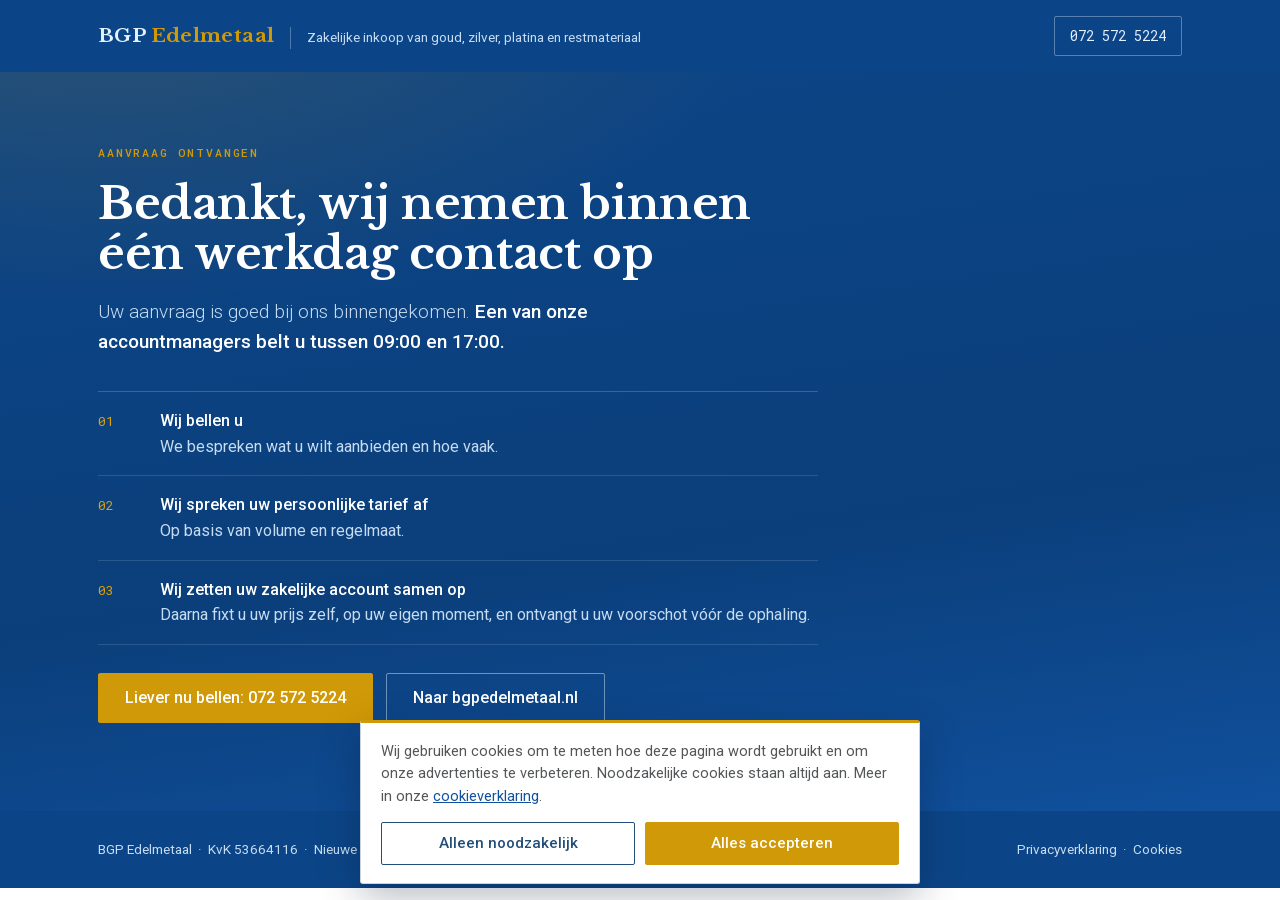
==== bedankt.html @ 6b5cee7a "live" ====
<!doctype html>
<html lang="nl">
<head>
<meta charset="utf-8">
<meta name="viewport" content="width=device-width,initial-scale=1">
<title>Bedankt voor uw aanvraag | BGP Edelmetaal</title>
<meta name="robots" content="noindex, nofollow">
<meta name="theme-color" content="#0C4587">
<link rel="icon" href="/favicon.svg" type="image/svg+xml">
<link rel="apple-touch-icon" href="/apple-touch-icon.png">
<link rel="preload" href="/fonts/Roboto.woff2" as="font" type="font/woff2" crossorigin>
<script src="/tracking.js"></script>
<link rel="stylesheet" href="/styles.css">
</head>
<body data-thanks>

<header class="lp-head">
  <div class="wrap">
    <div class="brand">
      <span class="logo">BGP <span>Edelmetaal</span></span>
      <span class="tagline">Zakelijke inkoop van goud, zilver, platina en restmateriaal</span>
    </div>
    <a class="headtel" href="tel:+31725725224">072 572 5224</a>
  </div>
</header>

<main>
<section class="hero thanks">
  <div class="wrap">
    <p class="eyebrow">Aanvraag ontvangen</p>
    <h1>Bedankt, wij nemen binnen één werkdag contact op</h1>
    <p class="lede">Uw aanvraag is goed bij ons binnengekomen. <strong>Een van onze accountmanagers belt u tussen 09:00 en 17:00.</strong></p>

    <ol class="next">
      <li><span><b>Wij bellen u</b>We bespreken wat u wilt aanbieden en hoe vaak.</span></li>
      <li><span><b>Wij spreken uw persoonlijke tarief af</b>Op basis van volume en regelmaat.</span></li>
      <li><span><b>Wij zetten uw zakelijke account samen op</b>Daarna fixt u uw prijs zelf, op uw eigen moment, en ontvangt u uw voorschot v&oacute;&oacute;r de ophaling.</span></li>
    </ol>

    <div class="ctarow" style="padding-bottom:8px">
      <a class="btn btn-gold" href="tel:+31725725224" data-cta="bedankt_bellen">Liever nu bellen: 072 572 5224</a>
      <a class="btn btn-ghost" href="https://www.bgpedelmetaal.nl/">Naar bgpedelmetaal.nl</a>
    </div>
  </div>
</section>
</main>

<footer>
  <div class="wrap">
    <span>BGP Edelmetaal &nbsp;·&nbsp; KvK 53664116 &nbsp;·&nbsp; Nieuwe Bredase Baan 14A, 4825 BP Breda</span>
    <span><a href="https://www.bgpedelmetaal.nl/privacy-policy" target="_blank" rel="noopener">Privacyverklaring</a> &nbsp;·&nbsp; <a href="https://www.bgpedelmetaal.nl/cookie-policy" target="_blank" rel="noopener">Cookies</a></span>
  </div>
</footer>

<div class="cc" id="cc" role="dialog" aria-live="polite" aria-label="Cookiekeuze" hidden>
  <p>Wij gebruiken cookies om te meten hoe deze pagina wordt gebruikt en om onze advertenties te verbeteren. Noodzakelijke cookies staan altijd aan. Meer in onze <a href="https://www.bgpedelmetaal.nl/cookie-policy" target="_blank" rel="noopener">cookieverklaring</a>.</p>
  <div class="cc-row">
    <button type="button" class="btn btn-line" data-cc="denied">Alleen noodzakelijk</button>
    <button type="button" class="btn btn-gold" data-cc="granted">Alles accepteren</button>
  </div>
</div>

<script src="/site.js" defer></script>
</body>
</html>
---- styles.css ----
@font-face{font-family:"Libre Baskerville";font-style:normal;font-weight:400 700;font-display:swap;src:url(/fonts/LibreBaskerville.woff2) format("woff2")}
@font-face{font-family:"Roboto";font-style:normal;font-weight:300 700;font-display:swap;src:url(/fonts/Roboto.woff2) format("woff2")}
@font-face{font-family:"Roboto Mono";font-style:normal;font-weight:400 500;font-display:swap;src:url(/fonts/RobotoMono.woff2) format("woff2")}
:root{
  /* kleuren uitgelezen van bgpedelmetaal.nl */
  --ink:#0C4587;        /* footerblauw, donkerste vlak op de site */
  --ink-2:#10509D;      /* primair BGP blauw, topbar en knoppen */
  --blue:#10509D;
  --blue-deep:#0C4587;
  --blue-ink:#234E79;   /* secundair blauw, koppen en navigatie */
  --gold:#D09907;
  --gold-hot:#DEA306;   /* linkhover op de site */
  --silver:#A7C0DD; /* alleen voor kleine monolabels */
  --paper:#FFFFFF;      /* body-achtergrond op de site */
  --paper-2:#E2E7EB;    /* licht vlak, secundaire knop */
  --surface:#FFFFFF;
  --line:#CBD4DC; --line-soft:#E2E7EB;
  --text:#234E79; --text-mut:#535658; --text-dim:#595959;
  --on-dark:#E4F1FF; --on-dark-mut:#C6DCF2;
  --warn:#8A5A00; --warn-bg:#FFF6E0; --warn-line:#E8CE93;
  --maxw:1140px; --col:66ch;
}

*{box-sizing:border-box}
body{margin:0;background:var(--paper);color:var(--text);
  font-family:Roboto,-apple-system,BlinkMacSystemFont,"Segoe UI",Helvetica,Arial,sans-serif;
  font-size:17px;line-height:1.6;-webkit-font-smoothing:antialiased}
h1,h2,h3{font-family:"Libre Baskerville",Georgia,"Times New Roman",serif;font-weight:700;text-wrap:balance;margin:0;letter-spacing:-0.01em;color:var(--blue-ink)}
p{margin:0}
a{color:inherit}
.wrap{max-width:var(--maxw);margin:0 auto;padding:0 28px}
.narrow{max-width:74ch}
.eyebrow{font-family:"Roboto Mono",ui-monospace,Menlo,monospace;font-size:11.5px;font-weight:500;
  letter-spacing:.16em;text-transform:uppercase;color:var(--gold);margin:0 0 16px}
.eyebrow.on-light{color:var(--blue)}

/* ---------- header ---------- */
.lp-head{background:var(--ink);color:var(--on-dark);position:relative;z-index:4}
.lp-head .wrap{display:flex;align-items:center;justify-content:space-between;gap:20px;
  padding-top:16px;padding-bottom:16px}
.brand{display:flex;align-items:baseline;gap:16px;flex-wrap:wrap}
.logo{font-family:"Libre Baskerville",Georgia,serif;font-size:19px;font-weight:700;letter-spacing:.02em}
.logo span{color:var(--gold)}
.tagline{font-size:13.5px;color:var(--on-dark-mut);border-left:1px solid rgba(228,241,255,.3);padding-left:16px}
.headtel{font-family:"Roboto Mono",monospace;font-size:14px;color:var(--on-dark);text-decoration:none;
  border:1px solid rgba(228,241,255,.35);padding:8px 15px;border-radius:2px;white-space:nowrap}
.headtel:hover{border-color:var(--gold-hot);color:var(--gold-hot)}

/* ---------- hero ---------- */
.hero{position:relative;overflow:hidden;color:var(--on-dark);padding:60px 0 0;
  background:radial-gradient(1100px 520px at 8% -12%, rgba(208,153,7,.16), transparent 62%),
    linear-gradient(172deg,var(--ink) 0%,#0B3F7B 62%,var(--blue) 100%)}
.hero-bg{position:absolute;inset:0;z-index:0}
.hero-bg img{width:100%;height:100%;object-fit:cover;object-position:60% 45%}
.hero-bg::after{content:"";position:absolute;inset:0;
  background:linear-gradient(96deg, rgba(12,69,135,.96) 0%, rgba(12,69,135,.90) 30%, rgba(16,80,157,.62) 60%, rgba(16,80,157,.42) 100%),
    linear-gradient(to top, rgba(12,69,135,.96) 0%, rgba(12,69,135,.35) 26%, transparent 46%)}
.hero .wrap{position:relative;z-index:1}
.hero-grid{display:grid;grid-template-columns:1.05fr .95fr;gap:56px;align-items:start}
.hero h1{font-size:clamp(2.2rem,4.3vw,3.3rem);line-height:1.09;color:#fff;margin-bottom:20px}
.hero h1 em{font-style:normal;color:var(--gold-hot)}
.lede{font-size:19px;line-height:1.58;color:var(--on-dark-mut);max-width:52ch;font-weight:300}
.lede strong{color:#fff;font-weight:500}
.ctarow{display:flex;flex-wrap:wrap;gap:13px;margin-top:28px;align-items:center}
.btn{display:inline-block;font:500 16px/1 Roboto,sans-serif;padding:16px 26px;border-radius:2px;
  text-decoration:none;border:1px solid transparent;cursor:pointer;transition:background .15s,color .15s,border-color .15s}
.btn-gold{background:var(--gold);color:#FFFFFF;border-color:var(--gold)}
.btn-gold:hover{background:var(--gold-hot);border-color:var(--gold-hot)}
.btn-ghost{background:transparent;color:#fff;border-color:rgba(228,241,255,.45)}
.btn-ghost:hover{border-color:#fff}
:where(.btn):focus-visible{outline:2px solid var(--gold-hot);outline-offset:3px}
.reassure{margin-top:15px;font-size:14.5px;color:var(--on-dark-mut)}

.order{background:rgba(7,41,81,.92);border:1px solid rgba(228,241,255,.28);border-radius:3px;
  overflow:hidden;backdrop-filter:blur(6px);box-shadow:0 18px 50px rgba(4,20,40,.45)}
.order-top{display:flex;justify-content:space-between;align-items:center;gap:12px;padding:12px 18px;
  border-bottom:1px solid rgba(228,241,255,.2);font-family:"Roboto Mono",monospace;font-size:11.5px;
  letter-spacing:.1em;text-transform:uppercase;color:var(--silver)}
.order-top .lbl{color:var(--gold-hot)}
.orow{display:grid;grid-template-columns:60px 1fr auto;gap:14px;align-items:baseline;
  padding:10px 18px;border-bottom:1px solid rgba(228,241,255,.11)}
.orow .t{font-family:"Roboto Mono",monospace;font-size:13px;color:var(--silver);font-variant-numeric:tabular-nums}
.orow .e{font-size:15px;color:#fff}
.orow .e small{display:block;font-size:13px;color:var(--on-dark-mut);font-weight:300}
.orow .v{font-family:"Roboto Mono",monospace;font-size:13px;color:var(--on-dark-mut);
  font-variant-numeric:tabular-nums;text-align:right}
.orow.pay{background:linear-gradient(90deg,rgba(222,163,6,.18),transparent 70%)}
.orow.pay .v{color:var(--gold-hot)}
.order-foot{padding:10px 18px;border-top:1px solid rgba(228,241,255,.2);font-size:12.5px;
  color:var(--on-dark-mut);font-style:italic}

.trustbar{margin-top:52px;border-top:1px solid rgba(228,241,255,.2);display:grid;grid-template-columns:repeat(4,1fr)}
.trustbar div{padding:20px 22px 22px;border-right:1px solid rgba(228,241,255,.14)}
.trustbar div:last-child{border-right:0}
.trustbar .n{font-family:"Libre Baskerville",Georgia,serif;font-size:25px;color:var(--gold-hot);
  line-height:1.1;font-variant-numeric:tabular-nums}
.trustbar .l{font-size:13.5px;color:var(--on-dark-mut);margin-top:5px;line-height:1.4}

.objstrip{display:grid;grid-template-columns:minmax(0,24ch) 1fr;gap:36px;align-items:start;
  border-top:1px solid rgba(228,241,255,.2);padding:26px 0 34px}
.objstrip .q{font-family:"Libre Baskerville",Georgia,serif;font-size:17.5px;color:#fff;line-height:1.35}
.objstrip .a{font-size:16px;color:var(--on-dark-mut);max-width:62ch}

/* ---------- sections ---------- */
section{padding:70px 0}
.sec-light{background:var(--paper)}
.sec-alt{background:var(--paper-2)}
.sec-dark{background:var(--ink-2);color:var(--on-dark)}
.sec-dark h2,.sec-dark h3{color:#fff}
h2{font-size:clamp(1.6rem,2.8vw,2.15rem);line-height:1.22;margin-bottom:16px}
.body{font-size:17px;color:var(--text-mut);max-width:var(--col)}
.sec-dark .body{color:var(--on-dark-mut)}
.body + .body{margin-top:14px}

/* segmenten */
.segs{display:grid;grid-template-columns:repeat(4,1fr);gap:18px;margin-top:34px}
.seg{background:var(--surface);border:1px solid var(--line);border-top:2px solid var(--line);
  border-radius:0 0 3px 3px;padding:24px 22px;display:flex;flex-direction:column;gap:10px}
.seg.lead{border-top-color:var(--gold)}
.seg .who{font-family:"Roboto Mono",monospace;font-size:11px;letter-spacing:.13em;
  text-transform:uppercase;color:var(--blue)}
.seg.lead .who{color:var(--gold)}
.seg h3{font-family:Roboto,sans-serif;font-size:16.5px;font-weight:500;line-height:1.35;color:var(--text)}
.seg p{font-size:15.5px;color:var(--text-mut);line-height:1.55}

/* stappen */
.steps{display:grid;margin-top:34px;border-top:1px solid var(--line-soft)}
.step{display:grid;grid-template-columns:46px 290px 1fr;gap:28px;align-items:baseline;
  padding:20px 4px;border-bottom:1px solid var(--line-soft)}
.step .num{font-family:"Roboto Mono",monospace;font-size:13px;color:var(--gold);letter-spacing:.06em}
.step h3{font-size:17.5px;margin:0;font-family:Roboto,sans-serif;font-weight:500;color:var(--text)}
.step p{font-size:15.5px;color:var(--text-mut);max-width:56ch}
.step .flag{display:inline-block;margin-left:8px;font-family:"Roboto Mono",monospace;font-size:10.5px;
  letter-spacing:.1em;text-transform:uppercase;color:var(--gold);border:1px solid currentColor;
  padding:2px 7px;border-radius:2px;vertical-align:2px}

/* bewijs */
.proof-grid{display:grid;grid-template-columns:1fr 400px;gap:52px;align-items:start}
.figure{position:relative;border-radius:3px;overflow:hidden;border:1px solid rgba(228,241,255,.24);margin:0}
.figure img{display:block;width:100%;height:auto}
.figure figcaption{padding:10px 14px;background:rgba(7,41,81,.55);
  border-top:1px solid rgba(228,241,255,.18);font-size:12.5px;color:var(--on-dark-mut)}
.assay{background:rgba(255,255,255,.045);border:1px solid rgba(228,241,255,.24);border-radius:3px;
  font-family:"Roboto Mono",monospace;max-width:480px;margin-top:30px}
.assay-top{padding:12px 18px;border-bottom:1px solid rgba(228,241,255,.2);font-size:11.5px;
  letter-spacing:.11em;text-transform:uppercase;color:var(--silver);display:flex;justify-content:space-between;gap:10px}
.arow{display:flex;justify-content:space-between;gap:16px;padding:9px 18px;
  border-bottom:1px solid rgba(228,241,255,.1);font-size:13.5px}
.arow .k{color:var(--on-dark-mut)}
.arow .v{color:#fff;font-variant-numeric:tabular-nums}
.arow.hi .v{color:var(--gold-hot)}
.elems{display:grid;grid-template-columns:repeat(4,1fr);border-bottom:1px solid rgba(228,241,255,.1)}
.elems div{padding:12px 8px;text-align:center;border-right:1px solid rgba(228,241,255,.1)}
.elems div:last-child{border-right:0}
.elems .sym{font-size:12px;color:var(--silver);letter-spacing:.08em}
.elems .pct{font-size:17px;color:#fff;margin-top:3px;font-variant-numeric:tabular-nums}
.assay-foot{padding:10px 18px;font-size:12px;color:var(--on-dark-mut);font-style:italic;font-family:Roboto,sans-serif}
.checks{list-style:none;padding:0;margin:26px 0 0;display:grid;gap:13px;max-width:60ch}
.checks li{padding-left:24px;position:relative;font-size:16px;color:var(--on-dark-mut)}
.checks li::before{content:"";position:absolute;left:0;top:.6em;width:8px;height:8px;background:var(--gold);border-radius:1px}
.checks li b{color:#fff;font-weight:500}
.sec-light .checks li{color:var(--text-mut)}
.sec-light .checks li b{color:var(--text)}

/* social */
.social .wrap{display:grid;grid-template-columns:minmax(0,26ch) 1fr;gap:44px;align-items:start}
.social h2{font-size:clamp(1.35rem,2.2vw,1.7rem);margin-bottom:10px}
.social .sub{font-size:15px;color:var(--text-dim)}
.quotes{display:grid;grid-template-columns:repeat(3,1fr);gap:16px}
.quote{background:var(--surface);border:1px solid var(--line);border-radius:3px;padding:20px;
  display:flex;flex-direction:column;gap:11px}
.quote .ph{font-family:"Roboto Mono",monospace;font-size:10px;letter-spacing:.11em;text-transform:uppercase;
  color:var(--warn);background:var(--warn-bg);border:1px solid var(--warn-line);
  padding:3px 7px;border-radius:2px;align-self:flex-start}
.quote .t{font-size:15.5px;font-weight:500;color:var(--text);line-height:1.4}
.quote p{font-size:15px;color:var(--text-mut);font-style:italic;flex:1}
.quote .by{font-size:13px;color:var(--text-dim);border-top:1px solid var(--line-soft);padding-top:11px}

/* faq */
.faq{margin-top:26px;border-top:1px solid var(--line);max-width:86ch}
details{border-bottom:1px solid var(--line)}
summary{cursor:pointer;list-style:none;padding:17px 40px 17px 0;position:relative;
  font-size:17px;font-weight:500;color:var(--text)}
summary::-webkit-details-marker{display:none}
summary::after{content:"+";position:absolute;right:6px;top:15px;font-size:22px;color:var(--gold);font-weight:400;line-height:1}
details[open] summary::after{content:"\2013"}
summary:focus-visible{outline:2px solid var(--blue);outline-offset:2px}
details p{padding:0 40px 20px 0;font-size:16px;color:var(--text-mut);max-width:70ch}

/* formulier */
.formwrap{display:grid;grid-template-columns:1fr 460px;gap:58px;align-items:start}
.form{background:var(--surface);border:1px solid var(--line);border-radius:3px;padding:30px 30px 26px}
.form h3{font-family:"Libre Baskerville",Georgia,serif;font-size:19px;margin-bottom:5px}
.form .sub{font-size:14.5px;color:var(--text-dim);margin-bottom:20px}
.fld{margin-bottom:15px}
label{display:block;font-size:13.5px;font-weight:500;color:var(--text);margin-bottom:6px}
label .req{color:var(--gold);margin-left:2px}
input[type=text],input[type=tel],input[type=email],select{width:100%;font:400 16px/1.4 Roboto,sans-serif;
  color:var(--text);background:var(--paper);border:1px solid var(--line);border-radius:2px;padding:11px 13px}
input:focus,select:focus{outline:2px solid var(--blue);outline-offset:0;border-color:var(--blue)}
.radios{display:grid;gap:8px;margin-top:2px}
.radio{display:flex;gap:11px;align-items:flex-start;font-size:15px;color:var(--text);font-weight:400;
  border:1px solid var(--line);border-radius:2px;padding:12px 14px;cursor:pointer;background:var(--paper);margin:0}
.radio:hover{border-color:var(--blue)}
.radio:has(input:checked){border-color:var(--gold);background:rgba(208,153,7,.09);color:var(--blue-ink)}
.radio input{accent-color:var(--blue);margin:3px 0 0}
.radio small{display:block;font-size:13.5px;color:var(--text-dim);margin-top:2px}
.radio:has(input:checked) small{color:var(--text-mut)}
.chips{display:flex;flex-wrap:wrap;gap:8px;margin-top:2px}
.chip{display:inline-flex;align-items:center;gap:7px;font-size:14.5px;color:var(--text-mut);
  border:1px solid var(--line);border-radius:2px;padding:8px 12px;cursor:pointer;background:var(--paper);margin:0}
.chip:hover{border-color:var(--blue)}
.chip input{accent-color:var(--blue);margin:0}
.consent{display:flex;gap:10px;align-items:flex-start;font-size:13.5px;color:var(--text-mut);
  margin:18px 0 18px;font-weight:400}
.consent input{accent-color:var(--blue);margin-top:4px}
.form .btn{width:100%;text-align:center}
.afterform{font-size:13.5px;color:var(--text-dim);margin-top:13px;line-height:1.55}
.orcall{margin-top:18px;padding-top:16px;border-top:1px solid var(--line-soft);font-size:14.5px;color:var(--text-mut)}
.orcall a{font-family:"Roboto Mono",monospace;color:var(--blue);text-decoration:none;font-size:15px}
.orcall a:hover{text-decoration:underline}

footer{background:var(--ink);color:var(--on-dark-mut);padding:28px 0;font-size:13.5px}
footer .wrap{display:flex;flex-wrap:wrap;gap:14px 26px;align-items:center;justify-content:space-between}
footer a{color:var(--on-dark-mut);text-decoration:none}
footer a:hover{color:var(--gold-hot)}

/* sticky mobiel */
.sticky{display:none;position:fixed;left:0;right:0;bottom:0;z-index:50;gap:9px;padding:10px 14px;
  background:rgba(12,69,135,.97);border-top:1px solid rgba(228,241,255,.25);backdrop-filter:blur(8px)}
.sticky .btn{flex:1;text-align:center;padding:14px 12px;font-size:15px}
.sticky .btn-ghost{flex:0 0 auto}

@media (max-width:1000px){
  .segs{grid-template-columns:repeat(2,1fr)}
  .proof-grid,.formwrap{grid-template-columns:1fr;gap:38px}
  .social .wrap{grid-template-columns:1fr;gap:24px}
}
@media (max-width:900px){
  .hero-grid{grid-template-columns:1fr;gap:38px}
  .trustbar{grid-template-columns:1fr 1fr}
  .trustbar div{border-bottom:1px solid rgba(228,241,255,.14)}
  .objstrip{grid-template-columns:1fr;gap:12px}
  .quotes{grid-template-columns:1fr}
  .step{grid-template-columns:38px 1fr;gap:14px}
  .step p{grid-column:2}
  .sticky{display:flex}
  body{padding-bottom:74px}
}
@media (max-width:620px){
  body{font-size:16px}
  section{padding:48px 0}
  .hero{padding-top:38px}
  .wrap{padding:0 20px}
  .segs{grid-template-columns:1fr}
  .tagline{border-left:0;padding-left:0;flex-basis:100%}
  .form{padding:24px 20px}
}
@media (prefers-reduced-motion:reduce){*{transition:none!important}}

/* ---------- productie-aanvullingen ---------- */
html{scroll-behavior:smooth}
@media (prefers-reduced-motion:reduce){html{scroll-behavior:auto}}
section[id]{scroll-margin-top:16px}
.hp{position:absolute!important;left:-9999px!important;width:1px;height:1px;overflow:hidden}
.fld-err{display:none;font-size:13.5px;color:#A4361F;margin-top:7px}
.fld.invalid .fld-err{display:block}
.fld.invalid .chips .chip{border-color:#A4361F}
.form .btn[disabled]{opacity:.6;cursor:wait}
.consent a,.orcall a{color:var(--blue)}

/* cookiebanner */
.cc{position:fixed;left:16px;right:16px;bottom:16px;z-index:80;max-width:560px;margin:0 auto;
  background:#fff;color:var(--text);border:1px solid var(--line);border-top:3px solid var(--gold);
  border-radius:3px;box-shadow:0 14px 40px rgba(4,20,40,.28);padding:18px 20px}
.cc[hidden]{display:none!important}
.cc p{font-size:14.5px;line-height:1.55;color:var(--text-mut)}
.cc p a{color:var(--blue)}
.cc .cc-row{display:flex;gap:10px;margin-top:14px;flex-wrap:wrap}
.cc .btn{flex:1 1 180px;text-align:center;padding:13px 16px;font-size:15px}
.cc .btn-line{background:#fff;color:var(--blue-ink);border-color:var(--blue-ink)}
.cc .btn-line:hover{background:var(--paper-2)}
@media (max-width:900px){.cc{bottom:84px}}

/* bedanktpagina */
.thanks{padding:72px 0 80px}
.thanks h1{font-size:clamp(2rem,4vw,2.8rem);line-height:1.12;color:#fff;margin-bottom:18px}
.thanks .lede{margin-bottom:8px}
.next{counter-reset:n;list-style:none;padding:0;margin:34px 0 0;display:grid;gap:0;max-width:720px;
  border-top:1px solid rgba(228,241,255,.2)}
.next li{counter-increment:n;display:grid;grid-template-columns:46px 1fr;gap:16px;padding:16px 0;
  border-bottom:1px solid rgba(228,241,255,.14);color:var(--on-dark-mut);font-size:16px}
.next li::before{content:"0" counter(n);font-family:"Roboto Mono",monospace;font-size:13px;color:var(--gold-hot);padding-top:3px}
.next li b{color:#fff;font-weight:500;display:block}
fieldset.fld{border:0;padding:0;margin:0 0 15px;min-width:0}
.lgd{display:block;font-size:13.5px;font-weight:500;color:var(--text);margin-bottom:6px;padding:0}
.lgd .req{color:var(--gold);margin-left:2px}
.form-err{margin-top:12px;font-size:14px;color:#A4361F;background:#FBEDEA;border:1px solid #EBC3BA;border-radius:2px;padding:10px 12px}
.form-err a{color:#A4361F;font-weight:500}
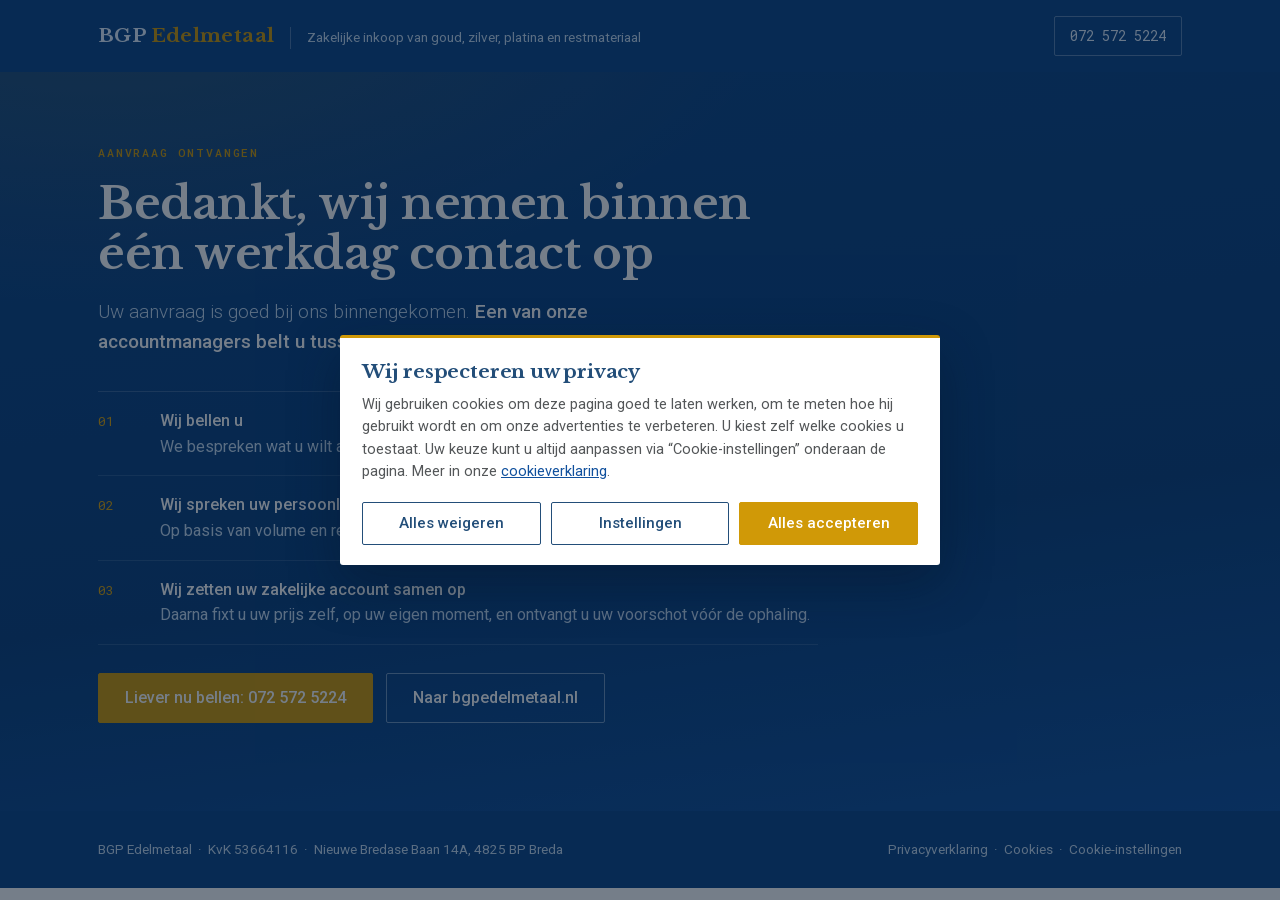
==== commit ad4f5aab: "update" ====
--- a/bedankt.html
+++ b/bedankt.html
@@ -13,6 +13,7 @@
 <link rel="stylesheet" href="/styles.css">
 </head>
 <body data-thanks>
+<noscript><iframe src="https://www.googletagmanager.com/ns.html?id=GTM-58HPHF4V" height="0" width="0" style="display:none;visibility:hidden"></iframe></noscript>
 
 <header class="lp-head">
   <div class="wrap">
@@ -48,15 +49,27 @@
 <footer>
   <div class="wrap">
     <span>BGP Edelmetaal &nbsp;·&nbsp; KvK 53664116 &nbsp;·&nbsp; Nieuwe Bredase Baan 14A, 4825 BP Breda</span>
-    <span><a href="https://www.bgpedelmetaal.nl/privacy-policy" target="_blank" rel="noopener">Privacyverklaring</a> &nbsp;·&nbsp; <a href="https://www.bgpedelmetaal.nl/cookie-policy" target="_blank" rel="noopener">Cookies</a></span>
+    <span><a href="https://www.bgpedelmetaal.nl/privacy-policy" target="_blank" rel="noopener">Privacyverklaring</a> &nbsp;·&nbsp; <a href="https://www.bgpedelmetaal.nl/cookie-policy" target="_blank" rel="noopener">Cookies</a> &nbsp;·&nbsp; <button type="button" class="linkbtn" data-cc-open>Cookie-instellingen</button></span>
   </div>
 </footer>
 
-<div class="cc" id="cc" role="dialog" aria-live="polite" aria-label="Cookiekeuze" hidden>
-  <p>Wij gebruiken cookies om te meten hoe deze pagina wordt gebruikt en om onze advertenties te verbeteren. Noodzakelijke cookies staan altijd aan. Meer in onze <a href="https://www.bgpedelmetaal.nl/cookie-policy" target="_blank" rel="noopener">cookieverklaring</a>.</p>
-  <div class="cc-row">
-    <button type="button" class="btn btn-line" data-cc="denied">Alleen noodzakelijk</button>
-    <button type="button" class="btn btn-gold" data-cc="granted">Alles accepteren</button>
+<div class="cc-overlay" id="cc" hidden>
+  <div class="cc" role="dialog" aria-modal="true" aria-labelledby="cc-title" aria-describedby="cc-desc" tabindex="-1">
+    <h2 class="cc-title" id="cc-title">Wij respecteren uw privacy</h2>
+    <p id="cc-desc">Wij gebruiken cookies om deze pagina goed te laten werken, om te meten hoe hij gebruikt wordt en om onze advertenties te verbeteren. U kiest zelf welke cookies u toestaat. Uw keuze kunt u altijd aanpassen via &ldquo;Cookie-instellingen&rdquo; onderaan de pagina. Meer in onze <a href="https://www.bgpedelmetaal.nl/cookie-policy" target="_blank" rel="noopener">cookieverklaring</a>.</p>
+
+    <div class="cc-prefs" id="cc-prefs" hidden>
+      <label class="cc-item"><input type="checkbox" checked disabled> <span><b>Noodzakelijk</b>Nodig om de pagina en het formulier te laten werken. Altijd aan.</span></label>
+      <label class="cc-item"><input type="checkbox" id="cc-preferences"> <span><b>Voorkeuren</b>Onthouden instellingen zoals taal of regio.</span></label>
+      <label class="cc-item"><input type="checkbox" id="cc-statistics"> <span><b>Statistieken</b>Anoniem meten hoe bezoekers de pagina gebruiken.</span></label>
+      <label class="cc-item"><input type="checkbox" id="cc-marketing"> <span><b>Marketing</b>Meten welke advertenties werken en relevante advertenties tonen.</span></label>
+    </div>
+
+    <div class="cc-row">
+      <button type="button" class="btn btn-line" data-cc="none">Alles weigeren</button>
+      <button type="button" class="btn btn-line" data-cc="prefs" id="cc-prefs-btn">Instellingen</button>
+      <button type="button" class="btn btn-gold" data-cc="all">Alles accepteren</button>
+    </div>
   </div>
 </div>
 
--- a/styles.css
+++ b/styles.css
@@ -269,18 +269,29 @@
 .form .btn[disabled]{opacity:.6;cursor:wait}
 .consent a,.orcall a{color:var(--blue)}
 
-/* cookiebanner */
-.cc{position:fixed;left:16px;right:16px;bottom:16px;z-index:80;max-width:560px;margin:0 auto;
-  background:#fff;color:var(--text);border:1px solid var(--line);border-top:3px solid var(--gold);
-  border-radius:3px;box-shadow:0 14px 40px rgba(4,20,40,.28);padding:18px 20px}
-.cc[hidden]{display:none!important}
+/* cookiebanner: verplichte keuze, geen cookiewall (weigeren even makkelijk als accepteren) */
+.cc-overlay{position:fixed;inset:0;z-index:100;background:rgba(4,20,40,.55);display:flex;
+  align-items:flex-end;justify-content:center;padding:16px}
+.cc-overlay[hidden]{display:none!important}
+@media (min-width:700px){.cc-overlay{align-items:center}}
+.cc{width:100%;max-width:600px;max-height:calc(100vh - 32px);overflow:auto;background:#fff;color:var(--text);
+  border-top:3px solid var(--gold);border-radius:3px;box-shadow:0 18px 50px rgba(4,20,40,.4);padding:22px 22px 20px}
+.cc:focus{outline:none}
+.cc-title{font-family:"Libre Baskerville",Georgia,serif;font-size:19px;color:var(--blue-ink);margin-bottom:10px}
 .cc p{font-size:14.5px;line-height:1.55;color:var(--text-mut)}
 .cc p a{color:var(--blue)}
-.cc .cc-row{display:flex;gap:10px;margin-top:14px;flex-wrap:wrap}
-.cc .btn{flex:1 1 180px;text-align:center;padding:13px 16px;font-size:15px}
-.cc .btn-line{background:#fff;color:var(--blue-ink);border-color:var(--blue-ink)}
-.cc .btn-line:hover{background:var(--paper-2)}
-@media (max-width:900px){.cc{bottom:84px}}
+.cc-prefs{margin-top:16px;border-top:1px solid var(--line-soft)}
+.cc-item{display:flex;gap:12px;align-items:flex-start;padding:12px 0;border-bottom:1px solid var(--line-soft);
+  font-size:14px;font-weight:400;color:var(--text-mut);margin:0;cursor:pointer}
+.cc-item input{accent-color:var(--blue);margin-top:3px;width:18px;height:18px;flex:0 0 auto}
+.cc-item b{display:block;color:var(--text);font-weight:500;font-size:14.5px}
+.cc-row{display:flex;gap:10px;margin-top:18px;flex-wrap:wrap}
+.cc-row .btn{flex:1 1 150px;text-align:center;padding:13px 14px;font-size:15px}
+.btn-line{background:#fff;color:var(--blue-ink);border-color:var(--blue-ink)}
+.btn-line:hover{background:var(--paper-2)}
+body.cc-lock{overflow:hidden}
+.linkbtn{background:none;border:0;padding:0;font:inherit;color:inherit;cursor:pointer;text-decoration:none}
+.linkbtn:hover{color:var(--gold-hot)}
 
 /* bedanktpagina */
 .thanks{padding:72px 0 80px}
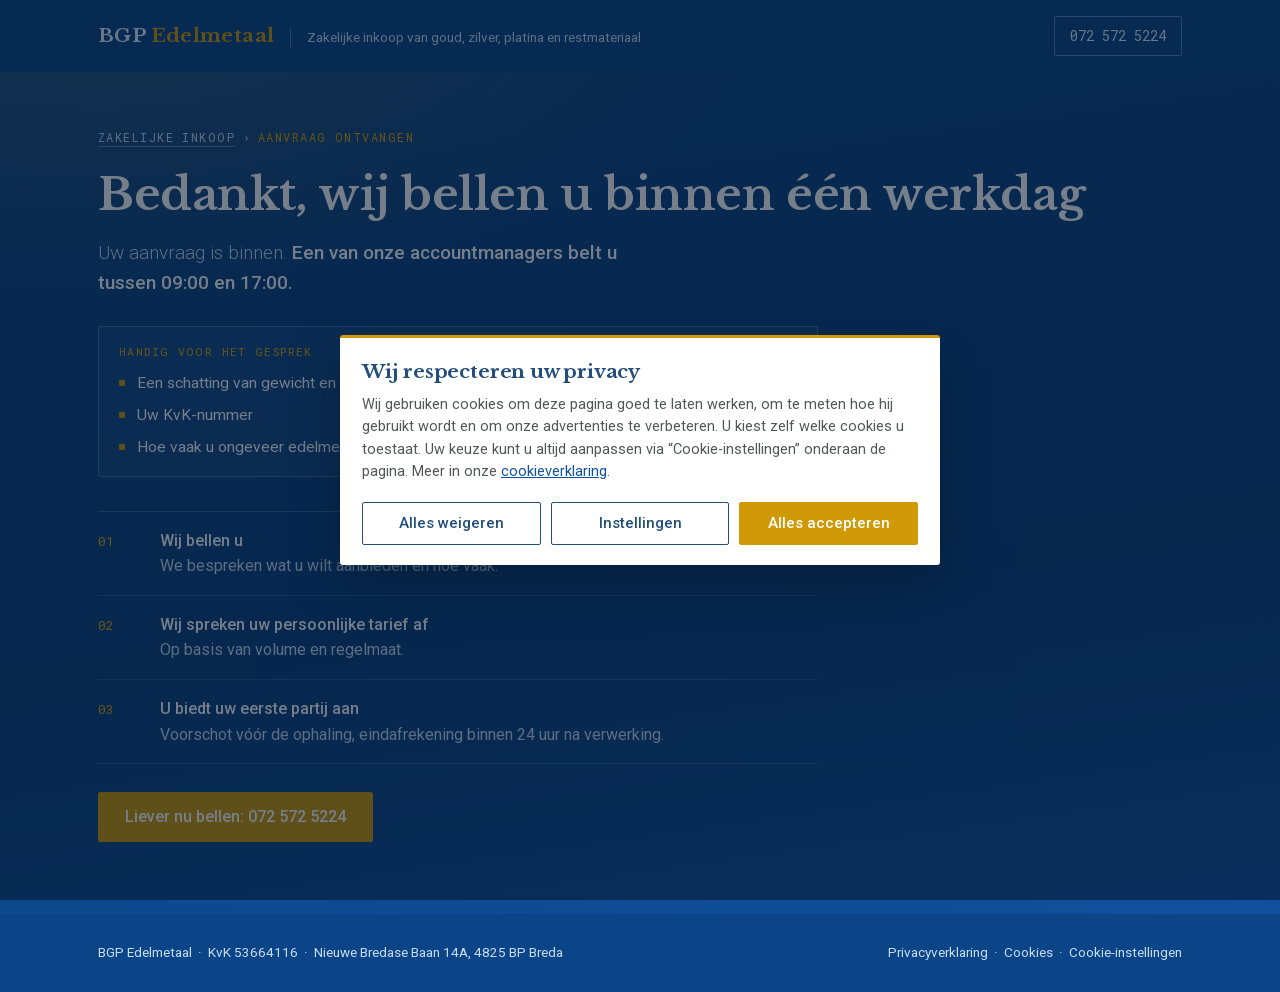
==== commit b8ce964c: "Landingspagina: UX-audit variant A doorgevoerd - Hero variant A, formulier naast de kop (desktop) en" ====
--- a/bedankt.html
+++ b/bedankt.html
@@ -18,7 +18,7 @@
 <header class="lp-head">
   <div class="wrap">
     <div class="brand">
-      <span class="logo">BGP <span>Edelmetaal</span></span>
+      <a class="logo" href="https://www.bgpedelmetaal.nl/" data-cta="logo_hoofdsite" aria-label="BGP Edelmetaal, naar de website">BGP <span>Edelmetaal</span></a>
       <span class="tagline">Zakelijke inkoop van goud, zilver, platina en restmateriaal</span>
     </div>
     <a class="headtel" href="tel:+31725725224">072 572 5224</a>
@@ -28,19 +28,32 @@
 <main>
 <section class="hero thanks">
   <div class="wrap">
-    <p class="eyebrow">Aanvraag ontvangen</p>
-    <h1>Bedankt, wij nemen binnen één werkdag contact op</h1>
-    <p class="lede">Uw aanvraag is goed bij ons binnengekomen. <strong>Een van onze accountmanagers belt u tussen 09:00 en 17:00.</strong></p>
+    <nav class="crumb" aria-label="Kruimelpad">
+      <ol>
+        <li><a href="/" data-cta="bedankt_terug">Zakelijke inkoop</a></li>
+        <li aria-current="page">Aanvraag ontvangen</li>
+      </ol>
+    </nav>
+    <h1>Bedankt, wij bellen u binnen één werkdag</h1>
+    <p class="lede">Uw aanvraag is binnen. <strong>Een van onze accountmanagers belt u tussen 09:00 en 17:00.</strong></p>
+
+    <div class="prep">
+      <p class="prep-title">Handig voor het gesprek</p>
+      <ul>
+        <li>Een schatting van gewicht en karaat van uw eerste partij</li>
+        <li>Uw KvK-nummer</li>
+        <li>Hoe vaak u ongeveer edelmetaal aanbiedt</li>
+      </ul>
+    </div>
 
     <ol class="next">
       <li><span><b>Wij bellen u</b>We bespreken wat u wilt aanbieden en hoe vaak.</span></li>
       <li><span><b>Wij spreken uw persoonlijke tarief af</b>Op basis van volume en regelmaat.</span></li>
-      <li><span><b>Wij zetten uw zakelijke account samen op</b>Daarna fixt u uw prijs zelf, op uw eigen moment, en ontvangt u uw voorschot v&oacute;&oacute;r de ophaling.</span></li>
+      <li><span><b>U biedt uw eerste partij aan</b>Voorschot v&oacute;&oacute;r de ophaling, eindafrekening binnen 24 uur na verwerking.</span></li>
     </ol>
 
     <div class="ctarow" style="padding-bottom:8px">
       <a class="btn btn-gold" href="tel:+31725725224" data-cta="bedankt_bellen">Liever nu bellen: 072 572 5224</a>
-      <a class="btn btn-ghost" href="https://www.bgpedelmetaal.nl/">Naar bgpedelmetaal.nl</a>
     </div>
   </div>
 </section>
--- a/styles.css
+++ b/styles.css
@@ -308,3 +308,230 @@
 .lgd .req{color:var(--gold);margin-left:2px}
 .form-err{margin-top:12px;font-size:14px;color:#A4361F;background:#FBEDEA;border:1px solid #EBC3BA;border-radius:2px;padding:10px 12px}
 .form-err a{color:#A4361F;font-weight:500}
+
+/* ---------- aanpassingen UX-audit (november 2026, variant A) ---------- */
+.hero{padding:56px 0 64px}
+.hero-grid{grid-template-columns:minmax(0,1fr) 450px;gap:56px;align-items:start}
+.hero-copy{padding-top:14px}
+.hero-cta{display:none;margin-top:24px}
+.hero-cta .btn{width:100%;text-align:center}
+.hero-cta-note{margin-top:10px;font-size:14px;color:var(--on-dark-mut);text-align:center}
+.proof{list-style:none;padding:0;margin:28px 0 0;display:grid;grid-template-columns:1fr 1fr;gap:10px 22px;max-width:560px}
+.proof li{position:relative;padding-left:26px;font-size:15.5px;color:#fff;line-height:1.4}
+.proof li::before{content:"";position:absolute;left:2px;top:.32em;width:11px;height:6px;
+  border-left:2px solid var(--gold-hot);border-bottom:2px solid var(--gold-hot);transform:rotate(-45deg)}
+
+.hero-form .form{box-shadow:0 22px 60px rgba(4,20,40,.42);border:0;border-top:3px solid var(--gold)}
+.form-title{font-size:21px;line-height:1.28;margin-bottom:6px}
+.form .opt{font-weight:400;color:var(--text-dim)}
+.form-step{font-family:"Roboto Mono",monospace;font-size:11px;letter-spacing:.12em;text-transform:uppercase;color:var(--gold);margin:-8px 0 12px}
+.form-hint{display:none;font-size:13.5px;color:var(--text-dim);margin:-4px 0 4px}
+.fld-row{display:grid;grid-template-columns:1fr 1fr;gap:0 12px}
+.form .btn[type=submit]{margin-top:8px}
+.form .change{background:none;border:0;padding:6px 0 0;font:500 14px/1.2 Roboto,sans-serif;color:var(--blue);
+  text-decoration:underline;cursor:pointer}
+.form .orcall a{font-size:15px;white-space:nowrap}
+input::placeholder{color:#9AA6B2}
+/* mobiel in twee stappen (alleen met JavaScript) */
+.form.is-staged .form-rest{display:none}
+.form.is-staged .form-hint{display:block}
+.form.is-chosen .radio:not(.is-picked){display:none}
+.radio.is-picked{border-color:var(--gold);background:rgba(208,153,7,.09);color:var(--blue-ink)}
+
+/* orderverloop als tijdlijn (donker vlak, direct onder de hero) */
+.timeline-sec{background:var(--ink);padding-top:60px}
+.tl{list-style:none;margin:34px 0 0;padding:0;display:grid;grid-template-columns:repeat(6,1fr);gap:0;position:relative}
+.tl::before{content:"";position:absolute;left:8%;right:8%;top:27px;height:2px;background:rgba(167,192,221,.35)}
+.tl li{position:relative;display:flex;flex-direction:column;align-items:center;text-align:center;padding:0 8px}
+.tl .ic{width:56px;height:56px;border-radius:50%;background:var(--ink);border:1.5px solid rgba(167,192,221,.6);display:grid;place-items:center;
+  position:relative;z-index:1;color:var(--on-dark)}
+.tl .ic svg{width:26px;height:26px;fill:none;stroke:currentColor;stroke-width:1.7;stroke-linecap:round;stroke-linejoin:round}
+.tl .tm{font-family:"Roboto Mono",monospace;font-size:13px;color:var(--silver);margin-top:14px;font-variant-numeric:tabular-nums}
+.tl b{font-size:16px;font-weight:500;color:#fff;margin-top:4px;line-height:1.3}
+.tl small{font-size:14px;color:var(--on-dark-mut);margin-top:2px}
+.tl .pay .ic{background:var(--gold);border-color:var(--gold);color:#fff}
+.tl .lead-time{font-style:normal;margin-top:10px;font:500 13px/1.3 Roboto,sans-serif;color:var(--ink);background:var(--gold-hot);
+  border-radius:2px;padding:4px 10px}
+.tl-foot{font-size:12.5px;color:var(--silver);font-style:italic;margin-top:22px;text-align:center}
+.timeline-sec .objstrip{margin-top:40px;padding-bottom:0}
+
+/* doelgroepen: drie kaarten met bullets */
+.segs{grid-template-columns:repeat(3,1fr)}
+.seg-list{list-style:none;padding:0;margin:4px 0 0;display:grid;gap:9px}
+.seg-list li{position:relative;padding-left:18px;font-size:15.5px;color:var(--text-mut);line-height:1.5}
+.seg-list li::before{content:"";position:absolute;left:0;top:.6em;width:6px;height:6px;background:var(--gold);border-radius:1px}
+
+.steps + .ctarow,.closing .ctarow{margin-top:30px}
+
+/* sticky balk wijkt als het formulier in beeld is */
+.sticky{transition:transform .2s ease}
+.sticky.is-hidden{transform:translateY(110%)}
+
+@media (max-width:1000px){
+  .hero-grid{grid-template-columns:minmax(0,1fr) 400px;gap:36px}
+  .segs{grid-template-columns:1fr 1fr}
+}
+@media (max-width:900px){
+  .hero{padding-bottom:48px}
+  .hero-grid{grid-template-columns:1fr;gap:30px}
+  .hero-copy{padding-top:0}
+  .hero-cta{display:block;max-width:420px}
+  .hero-cta-note{text-align:left}
+  .proof .desk-only{display:none}
+  .hero-form{max-width:560px}
+  .tl{grid-template-columns:1fr;gap:0;max-width:460px}
+  .tl::before{left:27px;right:auto;top:28px;bottom:40px;width:2px;height:auto}
+  .tl li{display:grid;grid-template-columns:56px 1fr;column-gap:16px;align-items:start;text-align:left;padding:0 0 18px}
+  .tl .ic{grid-row:1 / span 4}
+  .tl .tm{margin-top:4px}
+  .tl b,.tl small,.tl .lead-time{grid-column:2}
+  .tl .lead-time{justify-self:start;margin-top:6px}
+  .tl-foot{text-align:left;margin-top:4px}
+}
+@media (max-width:620px){
+  .proof{grid-template-columns:1fr;gap:8px}
+  .lede{font-size:17px}
+  .fld-row{grid-template-columns:1fr}
+  .segs{grid-template-columns:1fr}
+  .form-title{font-size:19px}
+  .lp-head .tagline{display:none}
+  .lp-head .wrap{padding-top:12px;padding-bottom:12px}
+}
+
+/* bedanktpagina: voorbereiding gesprek */
+.prep{margin-top:28px;max-width:720px;border:1px solid rgba(228,241,255,.24);border-radius:3px;padding:16px 20px;background:rgba(255,255,255,.04)}
+.prep-title{font-family:"Roboto Mono",monospace;font-size:11.5px;letter-spacing:.12em;text-transform:uppercase;color:var(--gold-hot);margin-bottom:10px}
+.prep ul{list-style:none;margin:0;padding:0;display:grid;gap:7px}
+.prep li{position:relative;padding-left:18px;color:#fff;font-size:15.5px}
+.prep li::before{content:"";position:absolute;left:0;top:.6em;width:6px;height:6px;background:var(--gold);border-radius:1px}
+
+/* stapindicator formulier (mobiel) */
+.form-progress{margin:-6px 0 14px}
+.form-progress .form-step{margin:0 0 6px;color:var(--text-mut)}
+.form-steps{display:flex;gap:6px}
+.form-steps i{flex:1;height:4px;border-radius:2px;background:var(--line-soft)}
+.form-steps i.on{background:var(--gold)}
+
+/* mobiel: het formulier staat in een eigen wit vlak onder de hero, niet als kaart in de hero */
+@media (max-width:900px){
+  .hero{padding-bottom:0}
+  .hero-grid{gap:0}
+  .hero-copy{padding-bottom:40px}
+  .hero-form{max-width:none;margin:0 -28px;background:#fff;padding:28px 28px 8px}
+  .hero-form .form{box-shadow:none;border:1px solid var(--line);border-top:1px solid var(--line);max-width:560px}
+}
+@media (max-width:620px){
+  .hero-form{margin:0 -20px;padding:26px 20px 4px}
+}
+/* stap 1 op mobiel: keuzes als tikrijen met pijltje, zonder bolletje */
+.form.is-staged .radio{position:relative;padding-right:40px;align-items:center}
+.form.is-staged .radio input{position:absolute;opacity:0;pointer-events:none}
+.form.is-staged .radio span{font-weight:500;color:var(--blue)}
+.form.is-staged .radio::after{content:"\203A";position:absolute;right:14px;top:50%;transform:translateY(-55%);
+  color:var(--gold);font-size:26px;line-height:1}
+.form.is-staged .radio:has(input:focus-visible){outline:2px solid var(--blue);outline-offset:2px}
+
+/* controleerbaarheid: blauw zoals origineel, zonder voorbeeldrapport */
+.sec-light + .sec-light{border-top:1px solid var(--line-soft)}
+.proof-sec .proof-grid{align-items:center}
+
+/* tijdlijn op lichtgrijs, zodat hij niet in de blauwe hero overloopt */
+.timeline-sec{background:var(--paper-2)}
+.timeline-sec h2{color:var(--blue-ink)}
+.timeline-sec .tl::before{background:var(--line)}
+.timeline-sec .tl .ic{background:#fff;border-color:var(--line);color:var(--blue)}
+.timeline-sec .tl .pay .ic{background:var(--gold);border-color:var(--gold);color:#fff}
+.timeline-sec .tl .tm{color:var(--text-dim)}
+.timeline-sec .tl b{color:var(--text)}
+.timeline-sec .tl small{color:var(--text-mut)}
+.timeline-sec .tl .lead-time{background:var(--gold);color:#fff}
+.timeline-sec .tl-foot{color:var(--text-dim)}
+.objstrip.light{border-top:1px solid var(--line)}
+.objstrip.light .q{color:var(--blue-ink)}
+.objstrip.light .a{color:var(--text-mut)}
+
+.tl .lead-time{white-space:nowrap;font-size:12.5px;padding:4px 8px}
+
+/* klantenplatform: video met stappen, onder het orderverloop */
+.platform{display:grid;grid-template-columns:380px minmax(0,1fr);grid-template-areas:"media head" "media body";
+  column-gap:56px;row-gap:18px;align-items:start;margin-top:48px;padding-top:48px;border-top:1px solid var(--line)}
+.platform-head{grid-area:head;align-self:end}
+.platform-media{grid-area:media;margin:0}
+.platform-body{grid-area:body}
+.platform-title{font-size:clamp(1.3rem,2.1vw,1.65rem);line-height:1.28;margin-bottom:10px}
+.vid{position:relative;aspect-ratio:4/5;border-radius:4px;overflow:hidden;background:var(--ink);
+  box-shadow:0 18px 44px rgba(12,69,135,.22)}
+.vid video{display:block;width:100%;height:100%;object-fit:cover;cursor:pointer}
+.platform-media figcaption{font-size:12.5px;color:var(--text-dim);font-style:italic;margin-top:10px}
+.vid-toggle{position:absolute;right:12px;bottom:12px;width:44px;height:44px;border-radius:50%;border:0;cursor:pointer;
+  background:rgba(7,41,81,.72);display:grid;place-items:center;transition:background .15s}
+.vid-toggle:hover{background:rgba(7,41,81,.9)}
+.vid-toggle:focus-visible{outline:2px solid var(--gold-hot);outline-offset:3px}
+.vid-lbl{position:absolute;width:1px;height:1px;overflow:hidden;clip:rect(0 0 0 0);white-space:nowrap}
+/* pauzeteken tijdens afspelen */
+.vid-ic{position:relative;width:14px;height:16px}
+.vid-ic::before,.vid-ic::after{content:"";position:absolute;top:0;width:4px;height:16px;background:#fff;border-radius:1px}
+.vid-ic::before{left:2px}.vid-ic::after{right:2px}
+/* stilstaand: grote gouden afspeelknop in het midden */
+.vid:not(.is-playing) .vid-toggle{right:50%;bottom:50%;transform:translate(50%,50%);width:68px;height:68px;
+  background:var(--gold);box-shadow:0 8px 24px rgba(4,20,40,.35)}
+.vid:not(.is-playing) .vid-toggle:hover{background:var(--gold-hot)}
+.vid:not(.is-playing) .vid-ic{width:0;height:0;border-left:20px solid #fff;border-top:12px solid transparent;border-bottom:12px solid transparent;margin-left:5px}
+.vid:not(.is-playing) .vid-ic::before,.vid:not(.is-playing) .vid-ic::after{display:none}
+
+.platform-steps{counter-reset:ps;list-style:none;margin:0;padding:0;max-width:520px;border-top:1px solid var(--line)}
+.platform-steps li{counter-increment:ps;display:grid;grid-template-columns:30px 1fr;align-items:center;gap:14px;
+  padding:12px 0;border-bottom:1px solid var(--line);font-size:16px;color:var(--text);font-weight:500}
+.platform-steps li::before{content:counter(ps);display:grid;place-items:center;width:30px;height:30px;border-radius:50%;
+  border:1.5px solid var(--gold);color:var(--gold);font:700 13px/1 "Libre Baskerville",Georgia,serif;box-sizing:border-box}
+.platform-steps li:nth-child(3)::before{background:var(--gold);color:#fff}
+.platform-note{font-size:14.5px;color:var(--text-mut);margin:16px 0 20px}
+.platform-note a{color:var(--blue);font-family:"Roboto Mono",monospace;text-decoration:none;white-space:nowrap}
+.platform-note a:hover{text-decoration:underline}
+
+@media (max-width:1000px){
+  .platform{grid-template-columns:320px minmax(0,1fr);column-gap:36px}
+}
+@media (max-width:900px){
+  .platform{grid-template-columns:1fr;grid-template-areas:"head" "media" "body";row-gap:22px;margin-top:40px;padding-top:40px}
+  .platform-media{max-width:420px}
+  .platform-body .btn{width:100%;max-width:420px;text-align:center}
+}
+@media (prefers-reduced-motion:reduce){.vid-toggle{transition:none}}
+/* pauzeknop rechtsboven, in het lege blauwe vlak naast de titel van de video */
+.vid.is-playing .vid-toggle{top:12px;bottom:auto}
+@media (max-width:900px){
+  .platform-steps li{padding:9px 0;font-size:15.5px}
+}
+/* tijdlijn zonder tijdstippen */
+.tl b{margin-top:14px}
+@media (max-width:900px){.tl b{margin-top:4px}.tl li{align-items:center;padding-bottom:22px}.tl .ic{grid-row:1 / span 2}}
+/* video verticaal gecentreerd naast de tekst */
+.platform-media{align-self:center}
+@media (max-width:900px){.platform-media{align-self:start}}
+/* logo linkt naar de hoofdsite */
+a.logo{color:inherit;text-decoration:none}
+a.logo:hover span{color:var(--gold-hot)}
+a.logo:focus-visible{outline:2px solid var(--gold-hot);outline-offset:4px}
+/* afsluiter: drie keuzes + bellen */
+.closing-ctas{display:flex;flex-wrap:wrap;gap:12px;margin-top:30px}
+.closing-call{margin-top:16px;font-size:14.5px;color:var(--text-mut)}
+.closing-call a{color:var(--blue);font-family:"Roboto Mono",monospace;text-decoration:none;white-space:nowrap}
+.closing-call a:hover{text-decoration:underline}
+@media (max-width:620px){
+  .closing-ctas{flex-direction:column}
+  .closing-ctas .btn{width:100%;text-align:center}
+}
+/* intro-alinea even breed als de titel erboven */
+.sec-intro{display:table;max-width:100%}
+.sec-intro .body{display:table-caption;caption-side:bottom;max-width:none}
+.segs-cta{margin-top:30px}
+@media (max-width:620px){.segs-cta .btn{width:100%;text-align:center}}
+/* kruimelpad bedanktpagina */
+.crumb ol{list-style:none;margin:0 0 22px;padding:0;display:flex;flex-wrap:wrap;align-items:center;gap:8px;
+  font-family:"Roboto Mono",monospace;font-size:12px;letter-spacing:.12em;text-transform:uppercase}
+.crumb li{color:var(--gold-hot)}
+.crumb li + li::before{content:"\203A";margin-right:8px;color:var(--on-dark-mut);letter-spacing:0}
+.crumb a{color:var(--on-dark-mut);text-decoration:none;border-bottom:1px solid rgba(228,241,255,.35);padding-bottom:1px}
+.crumb a:hover{color:#fff;border-color:#fff}
+.crumb a:focus-visible{outline:2px solid var(--gold-hot);outline-offset:3px}
